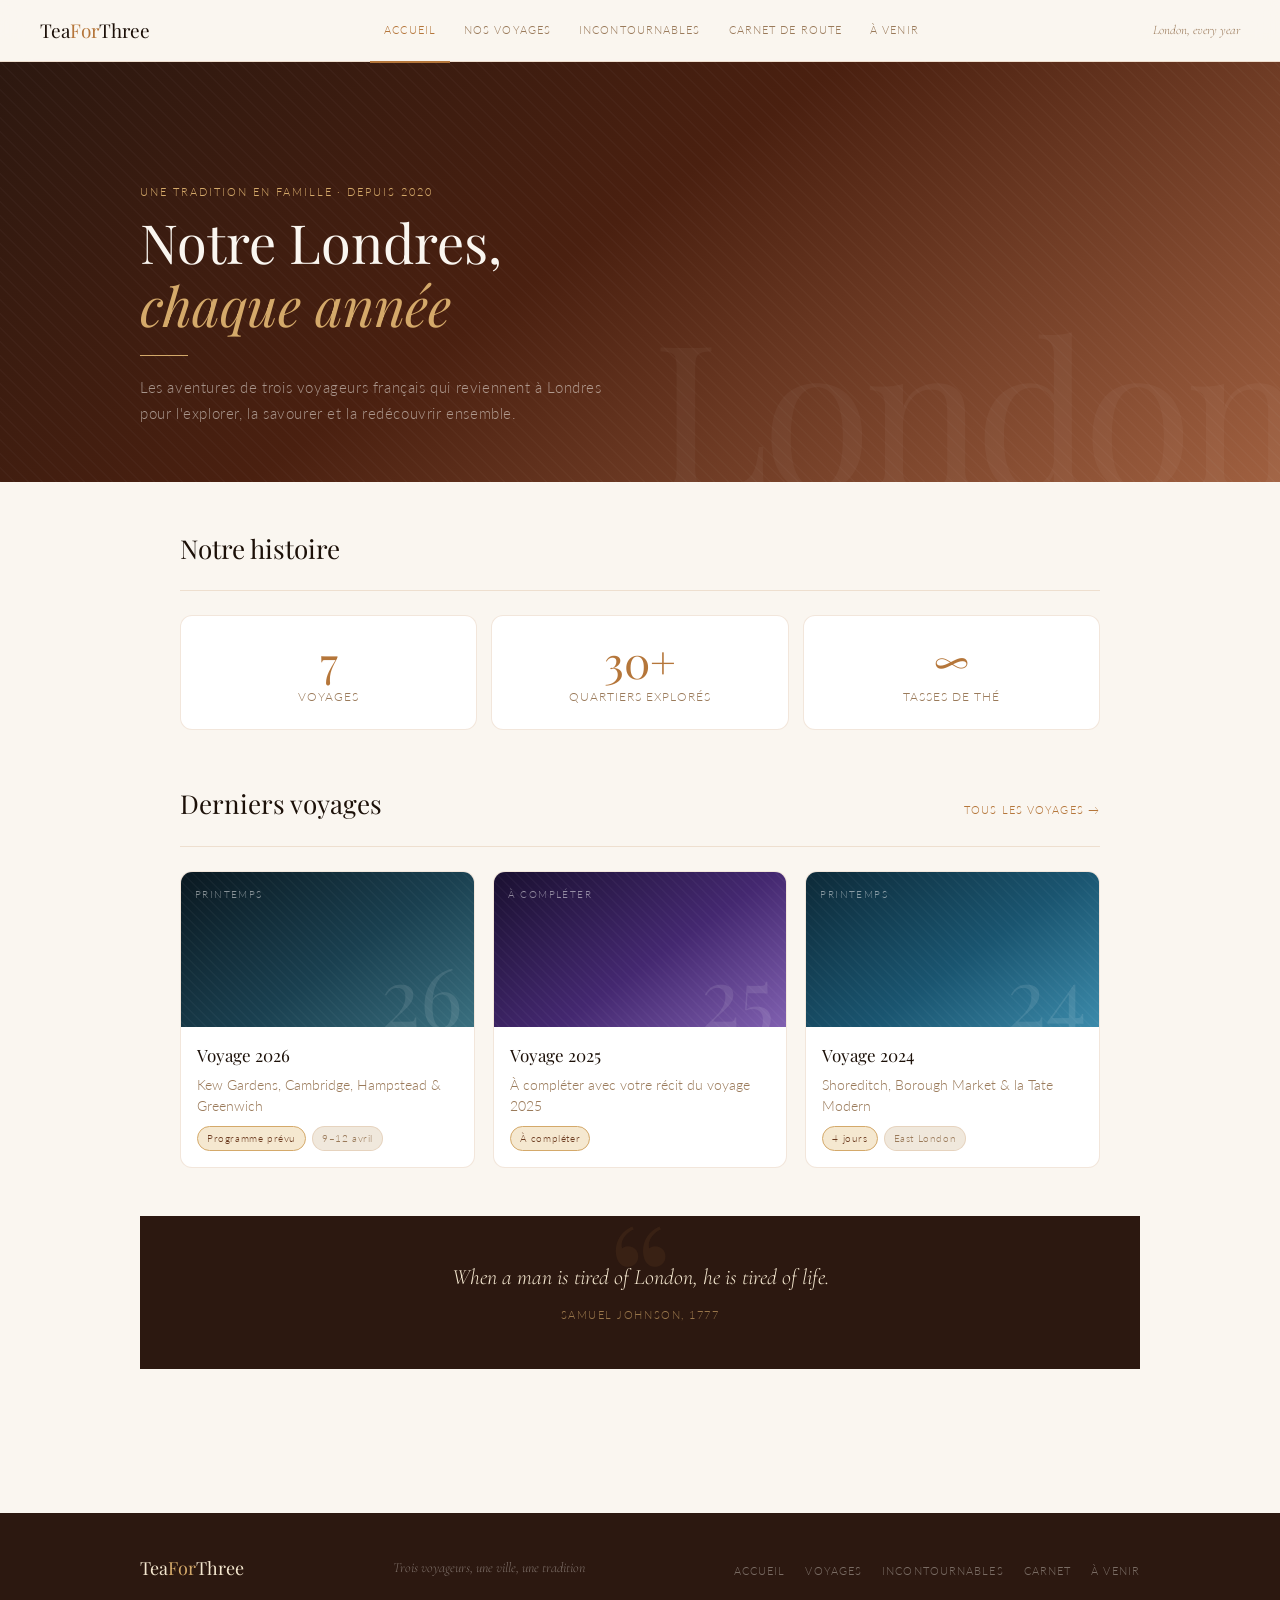
==== index.html @ 6b31b499 "Add files via upload" ====
<!DOCTYPE html>
<html lang="fr">
<head>
  <meta charset="UTF-8" />
  <meta name="viewport" content="width=device-width, initial-scale=1.0" />
  <title>TeaForThree — Notre Londres en famille</title>
  <meta name="description" content="Les aventures londoniennes d'une famille française, une fois par an depuis 2020." />
  <link rel="stylesheet" href="css/style.css" />
  <style>
    .highlights{display:grid;grid-template-columns:repeat(3,minmax(0,1fr));gap:14px;margin-bottom:0.5rem}
    .hl-card{background:var(--white);border:0.5px solid var(--border);border-radius:var(--radius);padding:1.4rem 1.2rem;text-align:center}
    .hl-num{font-family:'Playfair Display',serif;font-size:44px;font-weight:400;color:var(--gold);line-height:1;margin-bottom:4px}
    .hl-lbl{font-size:11.5px;letter-spacing:0.09em;text-transform:uppercase;color:var(--text-light)}
    .trips-grid{display:grid;grid-template-columns:repeat(auto-fill,minmax(260px,1fr));gap:18px}
    .trip-card{cursor:pointer;text-decoration:none;color:inherit;display:block}
    .trip-thumb{height:155px;position:relative;overflow:hidden}
    .trip-thumb-2024{background:linear-gradient(145deg,#0d2a38 0%,#1a5570 55%,#3b8aaa 100%)}
    .trip-thumb-2023{background:linear-gradient(145deg,#2a1208 0%,#6b3010 55%,#b06030 100%)}
    .trip-thumb-2022{background:linear-gradient(145deg,#0e2010 0%,#286030 55%,#5aa050 100%)}
    .trip-thumb-2025{background:linear-gradient(145deg,#1a1030 0%,#442870 55%,#8060b0 100%)}
    .trip-pattern{position:absolute;inset:0;background-image:repeating-linear-gradient(45deg,rgba(255,255,255,0.03) 0,rgba(255,255,255,0.03) 1px,transparent 0,transparent 50%);background-size:10px 10px}
    .trip-year-big{position:absolute;bottom:-8px;right:12px;font-family:'Playfair Display',serif;font-size:82px;font-weight:400;color:rgba(255,255,255,0.1);line-height:1;user-select:none}
    .trip-season{position:absolute;top:14px;left:14px;font-size:10px;letter-spacing:0.14em;text-transform:uppercase;color:rgba(255,255,255,0.5)}
    .trip-body{padding:14px 16px 16px}
    .trip-year-lbl{font-family:'Playfair Display',serif;font-size:17px;font-weight:400;margin-bottom:4px}
    .trip-headline{font-size:14px;color:var(--text-light);margin-bottom:10px;line-height:1.5}
    .trip-meta{display:flex;gap:6px;flex-wrap:wrap}
    .next-strip{background:var(--gold-pale);border:0.5px solid var(--border-strong);border-radius:var(--radius);padding:1.5rem 1.75rem;display:flex;align-items:center;justify-content:space-between;gap:1.5rem;flex-wrap:wrap}
    .next-tag{font-size:10px;letter-spacing:0.15em;text-transform:uppercase;color:var(--brown-mid);margin-bottom:5px}
    .next-title{font-family:'Playfair Display',serif;font-size:20px;font-weight:400;margin-bottom:4px}
    .next-desc{font-size:13px;color:var(--text-mid)}
    .next-wishes{display:flex;gap:8px;flex-wrap:wrap}
    .wish-pill{font-size:12px;padding:6px 14px;border-radius:20px;border:1px solid var(--gold);color:var(--brown-mid);background:rgba(255,255,255,0.55)}
    @media(max-width:768px){
      .trips-grid{grid-template-columns:1fr}
      .trip-thumb{height:170px}
      .next-strip{flex-direction:column;align-items:flex-start;gap:0.75rem}
      .next-wishes{width:100%}
      .wish-pill{font-size:11px;padding:5px 10px}
      .hl-num{font-size:32px}
    }
  </style>
</head>
<body>

<nav>
  <a href="index.html" class="nav-logo">Tea<span>For</span>Three</a>
  <ul class="nav-links">
    <li><a href="index.html" class="active">Accueil</a></li>
    <li><a href="voyages.html">Nos voyages</a></li>
    <li><a href="incontournables.html">Incontournables</a></li>
    <li><a href="carnet.html">Carnet de route</a></li>
    <li><a href="avenir.html">À venir</a></li>
  </ul>
  <span class="nav-tea">London, every year</span>
  <button class="nav-burger" id="burger" aria-label="Menu">
    <span></span><span></span><span></span>
  </button>
</nav>

<div class="hero">
  <div class="hero-pattern"></div>
  <div class="hero-filigrane">London</div>
  <div class="hero-content">
    <div class="hero-tag">Une tradition en famille · Depuis 2020</div>
    <h1>Notre Londres,<br><em>chaque année</em></h1>
    <div class="divider"></div>
    <p class="hero-sub">Les aventures de trois voyageurs français qui reviennent à Londres pour l'explorer, la savourer et la redécouvrir ensemble.</p>
  </div>
</div>

<div class="page">

  <div class="section-header">
    <h2 class="section-title">Notre histoire</h2>
  </div>

  <div class="highlights">
    <div class="hl-card fade-up"><div class="hl-num">7</div><div class="hl-lbl">Voyages</div></div>
    <div class="hl-card fade-up"><div class="hl-num">30+</div><div class="hl-lbl">Quartiers explorés</div></div>
    <div class="hl-card fade-up"><div class="hl-num">∞</div><div class="hl-lbl">Tasses de thé</div></div>
  </div>

  <div class="section-header">
    <h2 class="section-title">Derniers voyages</h2>
    <a href="voyages.html" class="section-link">Tous les voyages →</a>
  </div>

  <div class="trips-grid">
    <a href="voyage-2026.html" class="trip-card">
      <div class="card">
        <div class="trip-thumb" style="background:linear-gradient(145deg,#0a1820 0%,#1a4050 55%,#3a7080 100%)"><div class="trip-pattern"></div><div class="trip-season">Printemps</div><div class="trip-year-big">26</div></div>
        <div class="trip-body">
          <div class="trip-year-lbl">Voyage 2026</div>
          <div class="trip-headline">Kew Gardens, Cambridge, Hampstead &amp; Greenwich</div>
          <div class="trip-meta"><span class="badge gold">Programme prévu</span><span class="badge">9–12 avril</span></div>
        </div>
      </div>
    </a>
    <a href="voyage-2025.html" class="trip-card">
      <div class="card">
        <div class="trip-thumb trip-thumb-2025"><div class="trip-pattern"></div><div class="trip-season">À compléter</div><div class="trip-year-big">25</div></div>
        <div class="trip-body">
          <div class="trip-year-lbl">Voyage 2025</div>
          <div class="trip-headline">À compléter avec votre récit du voyage 2025</div>
          <div class="trip-meta"><span class="badge gold">À compléter</span></div>
        </div>
      </div>
    </a>
    <a href="voyage-2024.html" class="trip-card">
      <div class="card">
        <div class="trip-thumb trip-thumb-2024"><div class="trip-pattern"></div><div class="trip-season">Printemps</div><div class="trip-year-big">24</div></div>
        <div class="trip-body">
          <div class="trip-year-lbl">Voyage 2024</div>
          <div class="trip-headline">Shoreditch, Borough Market &amp; la Tate Modern</div>
          <div class="trip-meta"><span class="badge gold">4 jours</span><span class="badge">East London</span></div>
        </div>
      </div>
    </a>
    </div>

  <div class="quote-band">
    <p class="quote-text">When a man is tired of London, he is tired of life.</p>
    <div class="quote-author">Samuel Johnson, 1777</div>
  </div>


</div>

<footer>
  <div class="footer-inner">
    <div class="footer-logo">Tea<span>For</span>Three</div>
    <div class="footer-tagline">Trois voyageurs, une ville, une tradition</div>
    <ul class="footer-links">
      <li><a href="index.html">Accueil</a></li>
      <li><a href="voyages.html">Voyages</a></li>
      <li><a href="incontournables.html">Incontournables</a></li>
      <li><a href="carnet.html">Carnet</a></li>
      <li><a href="avenir.html">À venir</a></li>
    </ul>
  </div>
</footer>

<script>
var burger=document.getElementById('burger');
var navLinks=document.querySelector('.nav-links');
burger.addEventListener('click',function(){
  burger.classList.toggle('open');
  navLinks.classList.toggle('open');
});
// close menu on link click
navLinks.querySelectorAll('a').forEach(function(a){
  a.addEventListener('click',function(){
    burger.classList.remove('open');
    navLinks.classList.remove('open');
  });
});
</script>
</body>
</html>
---- css/style.css ----
@import url('https://fonts.googleapis.com/css2?family=Playfair+Display:ital,wght@0,400;0,500;1,400;1,500&family=Cormorant+Garamond:ital,wght@0,300;0,400;1,300;1,400&family=Lato:wght@300;400&display=swap');

:root {
  --cream: #FAF6F0;
  --cream-dark: #F0E8DC;
  --brown-deep: #2C1810;
  --brown-mid: #6B3A1F;
  --brown-light: #A06040;
  --gold: #B5763A;
  --gold-light: #D4A96A;
  --gold-pale: #F5E8D0;
  --text-dark: #1C1008;
  --text-mid: #5C3C20;
  --text-light: #9A7A5A;
  --border: rgba(181,118,58,0.18);
  --border-strong: rgba(181,118,58,0.38);
  --white: #FFFFFF;
  --shadow: 0 4px 24px rgba(44,24,16,0.07);
  --shadow-hover: 0 8px 40px rgba(44,24,16,0.13);
  --radius: 12px;
  --radius-sm: 8px;
}

*, *::before, *::after { box-sizing: border-box; margin: 0; padding: 0; }
html { scroll-behavior: smooth; }
body {
  font-family: 'Lato', sans-serif;
  font-weight: 300;
  background: var(--cream);
  color: var(--text-dark);
  min-height: 100vh;
  line-height: 1.7;
  overflow-x: hidden;
}

/* ════════════════════════════════
   DESKTOP NAV
   ════════════════════════════════ */
nav {
  position: sticky; top: 0; z-index: 200;
  background: rgba(250,246,240,0.94);
  backdrop-filter: blur(14px);
  border-bottom: 0.5px solid var(--border);
  padding: 0 2.5rem;
  display: flex; align-items: center; justify-content: space-between;
  height: 62px;
}
.nav-logo {
  font-family: 'Playfair Display', serif;
  font-size: 19px; font-weight: 400;
  color: var(--text-dark); text-decoration: none; flex-shrink: 0;
}
.nav-logo span { color: var(--gold); }
.nav-links { display: flex; gap: 0; list-style: none; }
.nav-links a {
  display: block; padding: 0 14px;
  font-size: 11px; letter-spacing: 0.1em; text-transform: uppercase;
  color: var(--text-light); text-decoration: none;
  transition: color 0.2s; line-height: 62px;
  border-bottom: 2px solid transparent;
}
.nav-links a:hover { color: var(--text-dark); }
.nav-links a.active { color: var(--gold); border-bottom-color: var(--gold); }
.nav-tea {
  font-family: 'Cormorant Garamond', serif;
  font-style: italic; font-size: 13px; color: var(--text-light); flex-shrink: 0;
}
/* burger hidden on desktop */
.nav-burger { display: none; }

/* ════════════════════════════════
   HERO
   ════════════════════════════════ */
.hero {
  position: relative; overflow: hidden;
  background: linear-gradient(145deg, var(--brown-deep) 0%, #4A2010 45%, var(--brown-light) 100%);
  display: flex; align-items: flex-end;
  padding: 4.5rem 2.5rem 3.5rem; min-height: 420px;
}
.hero-pattern {
  position: absolute; inset: 0;
  background-image: repeating-linear-gradient(45deg,rgba(255,255,255,0.025) 0,rgba(255,255,255,0.025) 1px,transparent 0,transparent 50%);
  background-size: 14px 14px; pointer-events: none;
}
.hero-filigrane {
  position: absolute; right: -1rem; bottom: -1.5rem;
  font-family: 'Playfair Display', serif;
  font-size: 200px; font-weight: 400; line-height: 1;
  color: rgba(255,255,255,0.04);
  pointer-events: none; user-select: none; letter-spacing: -0.04em;
}
.hero-content { position: relative; z-index: 1; max-width: 1000px; width: 100%; margin: 0 auto; }
.hero-tag { font-size: 11px; letter-spacing: 0.18em; text-transform: uppercase; color: var(--gold-light); margin-bottom: 10px; }
.hero h1 {
  font-family: 'Playfair Display', serif;
  font-size: clamp(34px, 5vw, 54px); font-weight: 400;
  color: var(--cream); line-height: 1.15; margin-bottom: 14px;
}
.hero h1 em { font-style: italic; color: var(--gold-light); }
.hero-sub { font-size: 15px; color: rgba(250,246,240,0.55); letter-spacing: 0.04em; max-width: 480px; }

/* ════════════════════════════════
   PAGE / LAYOUT
   ════════════════════════════════ */
.page { max-width: 1000px; margin: 0 auto; padding: 0 2.5rem 4rem; }
.section-header {
  display: flex; align-items: baseline; justify-content: space-between;
  padding: 2.8rem 0 1.2rem;
  border-bottom: 0.5px solid var(--border); margin-bottom: 1.5rem;
}
.section-title { font-family: 'Playfair Display', serif; font-size: 26px; font-weight: 400; }
.section-link { font-size: 11px; letter-spacing: 0.1em; text-transform: uppercase; color: var(--gold); text-decoration: none; transition: opacity 0.2s; }
.section-link:hover { opacity: 0.7; }

/* ════════════════════════════════
   COMPONENTS
   ════════════════════════════════ */
.card {
  background: var(--white);
  border: 0.5px solid var(--border); border-radius: var(--radius); overflow: hidden;
  transition: box-shadow 0.25s, transform 0.25s, border-color 0.25s;
}
.card:hover { box-shadow: var(--shadow-hover); border-color: var(--border-strong); transform: translateY(-2px); }
.badge {
  display: inline-block; font-size: 10px; letter-spacing: 0.06em;
  padding: 3px 9px; border-radius: 20px;
  background: var(--cream-dark); border: 0.5px solid var(--border); color: var(--text-light);
}
.badge.gold { background: var(--gold-pale); border-color: var(--gold-light); color: var(--brown-mid); }
.btn {
  display: inline-block; font-family: 'Lato', sans-serif; font-size: 12px; font-weight: 400;
  letter-spacing: 0.1em; text-transform: uppercase;
  padding: 10px 22px; border-radius: var(--radius-sm);
  text-decoration: none; transition: all 0.2s; cursor: pointer;
  border: 1px solid var(--gold); color: var(--gold); background: transparent;
}
.btn:hover { background: var(--gold); color: var(--white); }
.btn.solid { background: var(--gold); color: var(--white); }
.btn.solid:hover { background: var(--brown-mid); border-color: var(--brown-mid); }
.divider { width: 48px; height: 1px; background: var(--gold-light); margin: 1.2rem 0; }

/* ════════════════════════════════
   QUOTE BAND
   ════════════════════════════════ */
.quote-band {
  background: var(--brown-deep); padding: 2.8rem 2.5rem;
  margin: 3rem -2.5rem 0; text-align: center; position: relative; overflow: hidden;
}
.quote-band::before {
  content: '\201C'; position: absolute; top: -20px; left: 50%; transform: translateX(-50%);
  font-family: 'Playfair Display', serif; font-size: 160px;
  color: rgba(181,118,58,0.1); line-height: 1; pointer-events: none;
}
.quote-text {
  font-family: 'Cormorant Garamond', serif; font-style: italic; font-size: 22px;
  color: var(--gold-pale); max-width: 600px; margin: 0 auto 10px;
  line-height: 1.6; position: relative; z-index: 1;
}
.quote-author { font-size: 11px; letter-spacing: 0.14em; text-transform: uppercase; color: var(--gold-light); opacity: 0.65; }

/* ════════════════════════════════
   ANIMATIONS
   ════════════════════════════════ */
@keyframes fadeUp {
  from { opacity: 0; transform: translateY(16px); }
  to   { opacity: 1; transform: translateY(0); }
}
.fade-up { opacity: 0; animation: fadeUp 0.55s ease forwards; }
.fade-up:nth-child(1){animation-delay:0.05s}
.fade-up:nth-child(2){animation-delay:0.13s}
.fade-up:nth-child(3){animation-delay:0.21s}
.fade-up:nth-child(4){animation-delay:0.29s}
.fade-up:nth-child(5){animation-delay:0.37s}
.fade-up:nth-child(6){animation-delay:0.45s}

/* ════════════════════════════════
   FOOTER
   ════════════════════════════════ */
footer {
  background: var(--brown-deep); color: rgba(250,246,240,0.55);
  padding: 2.5rem 2.5rem 2rem; margin-top: 5rem;
}
.footer-inner {
  max-width: 1000px; margin: 0 auto;
  display: flex; align-items: center; justify-content: space-between; flex-wrap: wrap; gap: 1rem;
}
.footer-logo { font-family: 'Playfair Display', serif; font-size: 18px; font-weight: 400; color: var(--gold-pale); }
.footer-logo span { color: var(--gold-light); }
.footer-tagline { font-family: 'Cormorant Garamond', serif; font-style: italic; font-size: 14px; color: rgba(250,246,240,0.4); }
.footer-links { display: flex; gap: 20px; list-style: none; }
.footer-links a { font-size: 11px; letter-spacing: 0.1em; text-transform: uppercase; color: rgba(250,246,240,0.38); text-decoration: none; transition: color 0.2s; }
.footer-links a:hover { color: var(--gold-light); }

/* ════════════════════════════════
   MOBILE  ≤ 768px
   ════════════════════════════════ */
@media (max-width: 768px) {

  /* — nav — */
  nav {
    padding: 0 1rem;
    height: 54px;
    position: fixed; top: 0; left: 0; right: 0; z-index: 200;
  }
  .nav-tea { display: none; }
  .nav-links {
    display: none !important;
    position: fixed;
    top: 54px; left: 0; right: 0;
    background: rgba(250,246,240,0.98);
    backdrop-filter: blur(16px);
    flex-direction: column !important;
    border-bottom: 1px solid var(--border);
    padding: 0.25rem 0 1rem;
    z-index: 199;
    box-shadow: 0 6px 20px rgba(44,24,16,0.1);
  }
  .nav-links.open { display: flex !important; }
  .nav-links li { border-bottom: 0.5px solid var(--border); }
  .nav-links li:last-child { border-bottom: none; }
  .nav-links a {
    display: block !important;
    padding: 14px 1.25rem !important;
    line-height: 1.2 !important;
    font-size: 12px !important;
    letter-spacing: 0.1em;
    color: var(--text-mid);
    border-bottom: none !important;
  }
  .nav-links a.active { color: var(--gold); background: rgba(181,118,58,0.05); }
  .nav-burger {
    display: flex;
    flex-direction: column; justify-content: center; gap: 5px;
    width: 38px; height: 38px;
    background: none; border: none; cursor: pointer; padding: 6px;
    margin-left: auto; flex-shrink: 0;
  }
  .nav-burger span {
    display: block; width: 20px; height: 1.5px;
    background: var(--text-dark);
    transition: transform 0.25s ease, opacity 0.2s;
    transform-origin: center;
  }
  .nav-burger.open span:nth-child(1){ transform: translateY(6.5px) rotate(45deg); }
  .nav-burger.open span:nth-child(2){ opacity: 0; }
  .nav-burger.open span:nth-child(3){ transform: translateY(-6.5px) rotate(-45deg); }

  /* — body offset — */
  body { padding-top: 54px; }

  /* — page — */
  .page { padding: 0 1rem 3rem; max-width: 100%; }

  /* — hero — */
  .hero { padding: 1.75rem 1rem 1.75rem; min-height: 200px; }
  .hero-filigrane { font-size: 70px; right: 0; bottom: -0.5rem; }
  .hero h1 { font-size: 26px; margin-bottom: 8px; }
  .hero-tag { font-size: 9px; letter-spacing: 0.14em; margin-bottom: 8px; }
  .hero-sub { font-size: 13px; line-height: 1.55; }
  .divider { width: 32px; margin: 0.6rem 0; }

  /* — sections — */
  .section-header { padding: 1.5rem 0 0.8rem; flex-wrap: wrap; gap: 4px; }
  .section-title { font-size: 20px; }
  .section-link { font-size: 10px; }

  /* — cards — */
  .card { width: 100%; }
  .card:hover { transform: none; box-shadow: none; }

  /* — quote — */
  .quote-band { margin: 2rem -1rem 0; padding: 1.75rem 1rem; }
  .quote-text { font-size: 15px; }

  /* — footer — */
  footer { padding: 1.75rem 1rem 1.5rem; margin-top: 2.5rem; }
  .footer-inner { flex-direction: column; align-items: flex-start; gap: 0.75rem; }
  .footer-tagline { display: none; }
  .footer-logo { font-size: 15px; }
  .footer-links { flex-wrap: wrap; gap: 8px 14px; }
  .footer-links a { font-size: 10px; }
}
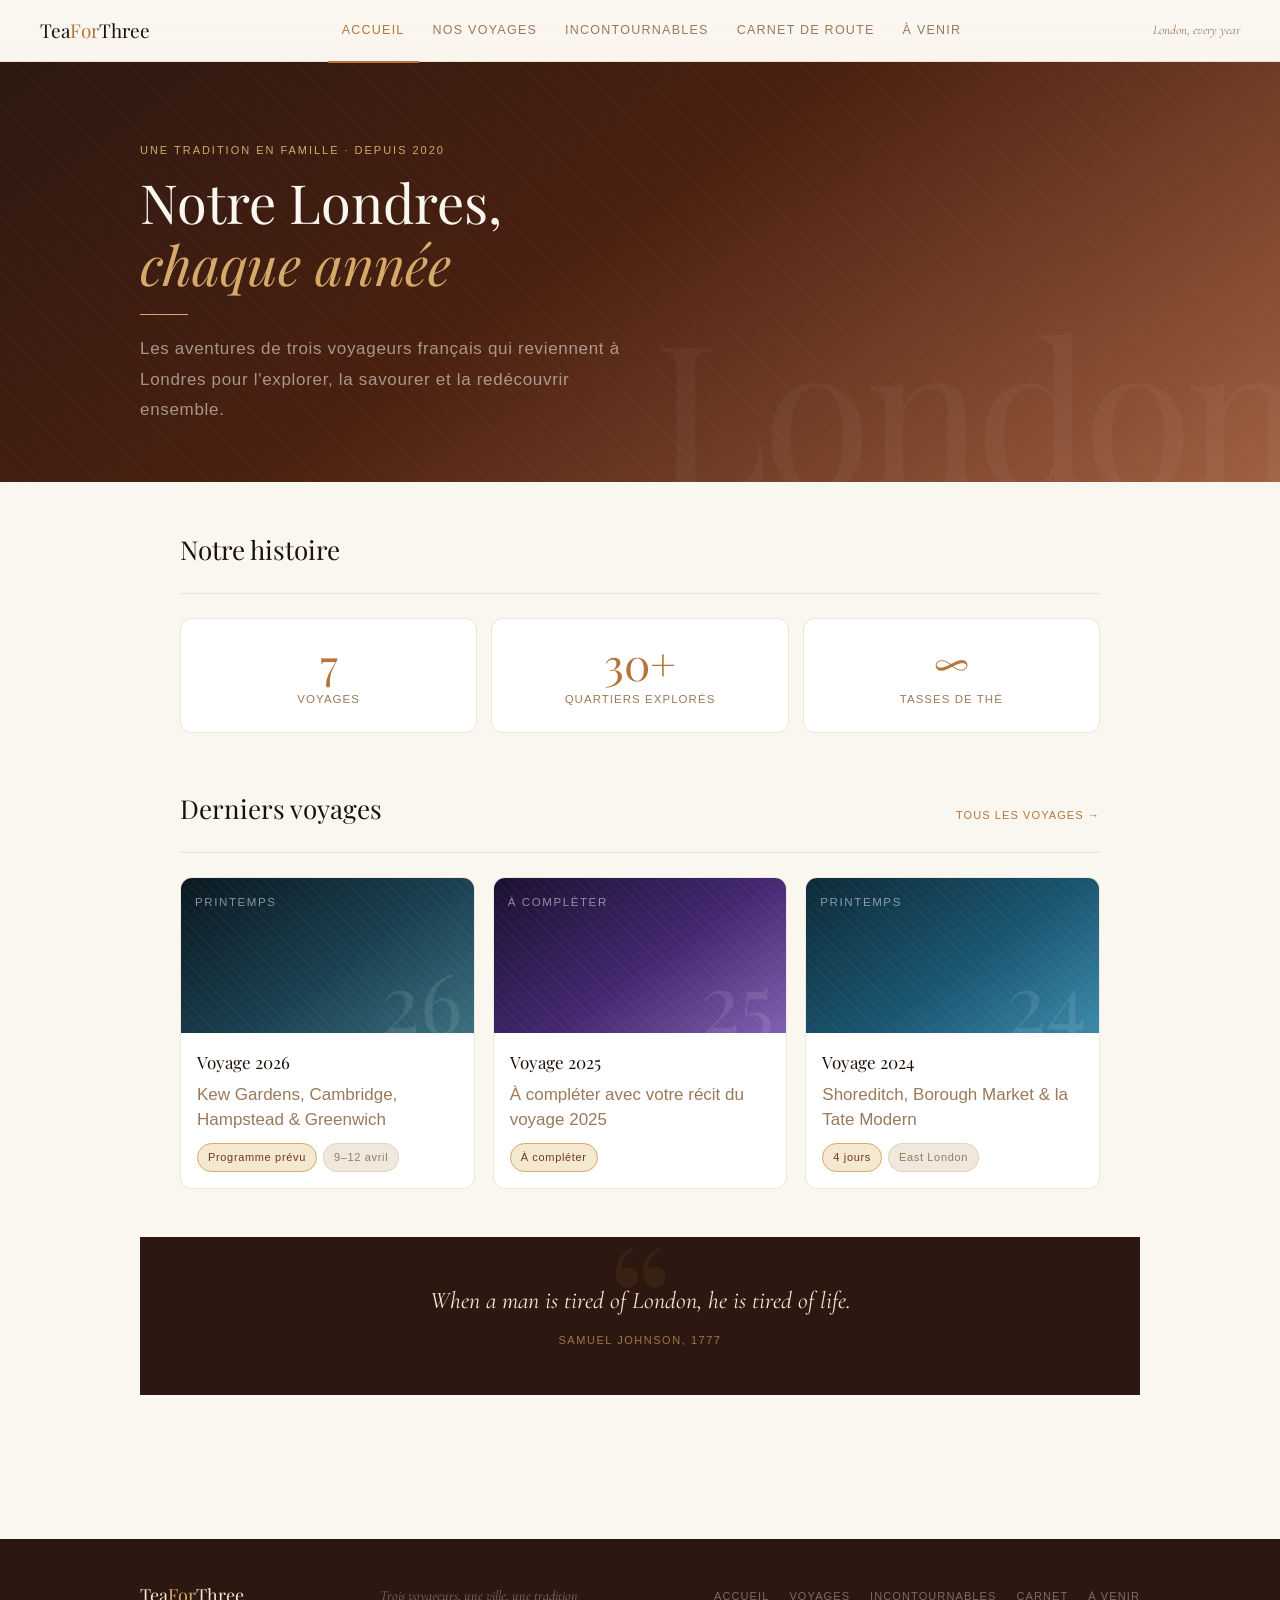
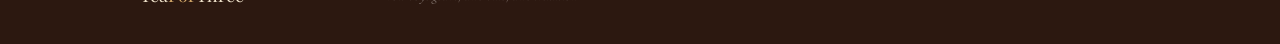
==== commit d334b104: "Add files via upload" ====
--- a/index.html
+++ b/index.html
@@ -20,23 +20,23 @@
     .trip-thumb-2025{background:linear-gradient(145deg,#1a1030 0%,#442870 55%,#8060b0 100%)}
     .trip-pattern{position:absolute;inset:0;background-image:repeating-linear-gradient(45deg,rgba(255,255,255,0.03) 0,rgba(255,255,255,0.03) 1px,transparent 0,transparent 50%);background-size:10px 10px}
     .trip-year-big{position:absolute;bottom:-8px;right:12px;font-family:'Playfair Display',serif;font-size:82px;font-weight:400;color:rgba(255,255,255,0.1);line-height:1;user-select:none}
-    .trip-season{position:absolute;top:14px;left:14px;font-size:10px;letter-spacing:0.14em;text-transform:uppercase;color:rgba(255,255,255,0.5)}
+    .trip-season{position:absolute;top:14px;left:14px;font-size:11.5px;letter-spacing:0.14em;text-transform:uppercase;color:rgba(255,255,255,0.5)}
     .trip-body{padding:14px 16px 16px}
     .trip-year-lbl{font-family:'Playfair Display',serif;font-size:17px;font-weight:400;margin-bottom:4px}
-    .trip-headline{font-size:14px;color:var(--text-light);margin-bottom:10px;line-height:1.5}
+    .trip-headline{font-size:17px;color:var(--text-light);margin-bottom:10px;line-height:1.5}
     .trip-meta{display:flex;gap:6px;flex-wrap:wrap}
     .next-strip{background:var(--gold-pale);border:0.5px solid var(--border-strong);border-radius:var(--radius);padding:1.5rem 1.75rem;display:flex;align-items:center;justify-content:space-between;gap:1.5rem;flex-wrap:wrap}
-    .next-tag{font-size:10px;letter-spacing:0.15em;text-transform:uppercase;color:var(--brown-mid);margin-bottom:5px}
+    .next-tag{font-size:11.5px;letter-spacing:0.15em;text-transform:uppercase;color:var(--brown-mid);margin-bottom:5px}
     .next-title{font-family:'Playfair Display',serif;font-size:20px;font-weight:400;margin-bottom:4px}
-    .next-desc{font-size:13px;color:var(--text-mid)}
+    .next-desc{font-size:14.5px;color:var(--text-mid)}
     .next-wishes{display:flex;gap:8px;flex-wrap:wrap}
-    .wish-pill{font-size:12px;padding:6px 14px;border-radius:20px;border:1px solid var(--gold);color:var(--brown-mid);background:rgba(255,255,255,0.55)}
+    .wish-pill{font-size:13.5px;padding:6px 14px;border-radius:20px;border:1px solid var(--gold);color:var(--brown-mid);background:rgba(255,255,255,0.55)}
     @media(max-width:768px){
       .trips-grid{grid-template-columns:1fr}
       .trip-thumb{height:170px}
       .next-strip{flex-direction:column;align-items:flex-start;gap:0.75rem}
       .next-wishes{width:100%}
-      .wish-pill{font-size:11px;padding:5px 10px}
+      .wish-pill{font-size:12.5px;padding:5px 10px}
       .hl-num{font-size:32px}
     }
   </style>
--- a/css/style.css
+++ b/css/style.css
@@ -25,11 +25,12 @@
 html { scroll-behavior: smooth; }
 body {
   font-family: 'Lato', sans-serif;
-  font-weight: 300;
+  font-size: 17px;
+  font-weight: 400;
   background: var(--cream);
   color: var(--text-dark);
   min-height: 100vh;
-  line-height: 1.7;
+  line-height: 1.8;
   overflow-x: hidden;
 }
 
@@ -54,7 +55,7 @@
 .nav-links { display: flex; gap: 0; list-style: none; }
 .nav-links a {
   display: block; padding: 0 14px;
-  font-size: 11px; letter-spacing: 0.1em; text-transform: uppercase;
+  font-size: 12.5px; letter-spacing: 0.1em; text-transform: uppercase;
   color: var(--text-light); text-decoration: none;
   transition: color 0.2s; line-height: 62px;
   border-bottom: 2px solid transparent;
@@ -97,7 +98,7 @@
   color: var(--cream); line-height: 1.15; margin-bottom: 14px;
 }
 .hero h1 em { font-style: italic; color: var(--gold-light); }
-.hero-sub { font-size: 15px; color: rgba(250,246,240,0.55); letter-spacing: 0.04em; max-width: 480px; }
+.hero-sub { font-size: 17px; color: rgba(250,246,240,0.55); letter-spacing: 0.04em; max-width: 480px; }
 
 /* ════════════════════════════════
    PAGE / LAYOUT
@@ -122,8 +123,8 @@
 }
 .card:hover { box-shadow: var(--shadow-hover); border-color: var(--border-strong); transform: translateY(-2px); }
 .badge {
-  display: inline-block; font-size: 10px; letter-spacing: 0.06em;
-  padding: 3px 9px; border-radius: 20px;
+  display: inline-block; font-size: 11px; letter-spacing: 0.06em;
+  padding: 4px 10px; border-radius: 20px;
   background: var(--cream-dark); border: 0.5px solid var(--border); color: var(--text-light);
 }
 .badge.gold { background: var(--gold-pale); border-color: var(--gold-light); color: var(--brown-mid); }
@@ -152,7 +153,7 @@
   color: rgba(181,118,58,0.1); line-height: 1; pointer-events: none;
 }
 .quote-text {
-  font-family: 'Cormorant Garamond', serif; font-style: italic; font-size: 22px;
+  font-family: 'Cormorant Garamond', serif; font-style: italic; font-size: 24px;
   color: var(--gold-pale); max-width: 600px; margin: 0 auto 10px;
   line-height: 1.6; position: relative; z-index: 1;
 }
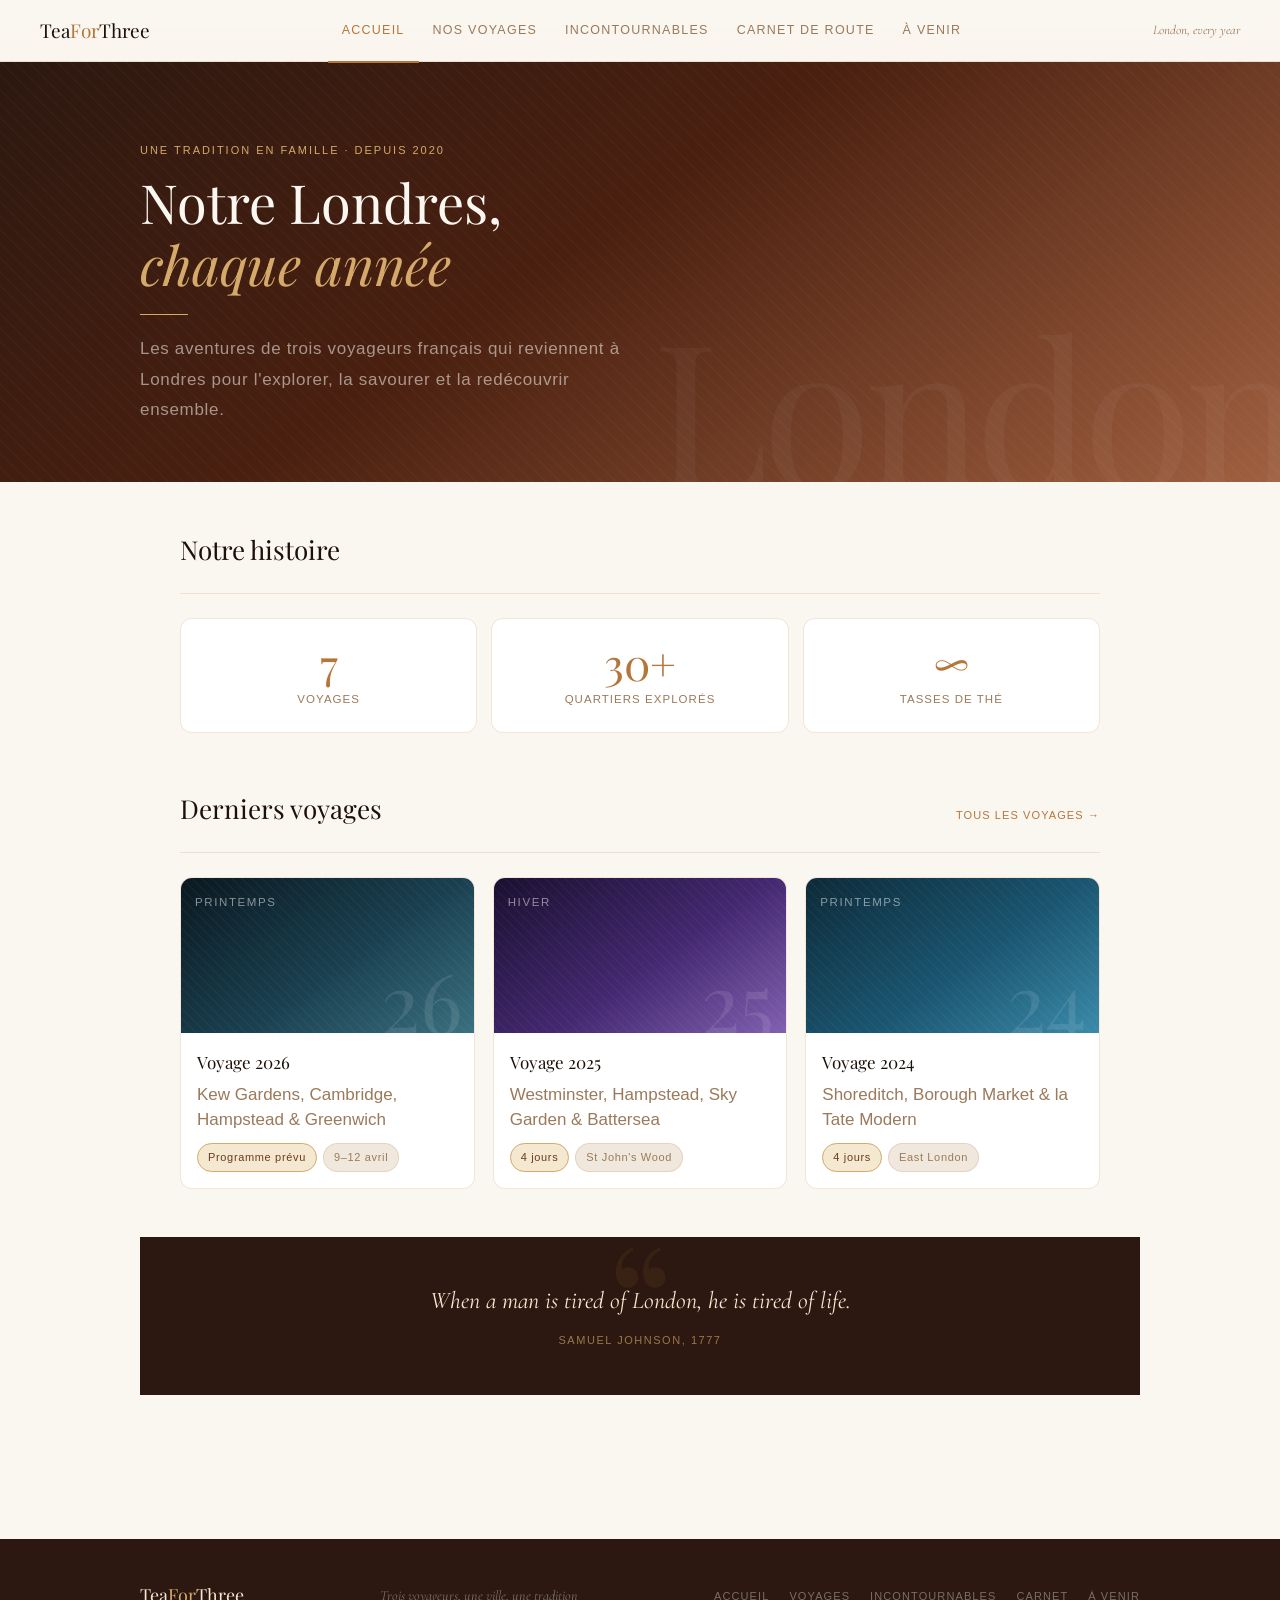
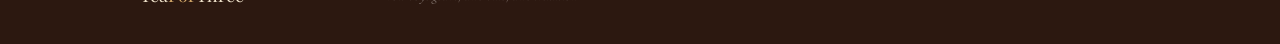
==== commit 9706182a: "Add files via upload" ====
--- a/index.html
+++ b/index.html
@@ -99,11 +99,11 @@
     </a>
     <a href="voyage-2025.html" class="trip-card">
       <div class="card">
-        <div class="trip-thumb trip-thumb-2025"><div class="trip-pattern"></div><div class="trip-season">À compléter</div><div class="trip-year-big">25</div></div>
+        <div class="trip-thumb trip-thumb-2025"><div class="trip-pattern"></div><div class="trip-season">Hiver</div><div class="trip-year-big">25</div></div>
         <div class="trip-body">
           <div class="trip-year-lbl">Voyage 2025</div>
-          <div class="trip-headline">À compléter avec votre récit du voyage 2025</div>
-          <div class="trip-meta"><span class="badge gold">À compléter</span></div>
+          <div class="trip-headline">Westminster, Hampstead, Sky Garden &amp; Battersea</div>
+          <div class="trip-meta"><span class="badge gold">4 jours</span><span class="badge">St John's Wood</span></div>
         </div>
       </div>
     </a>
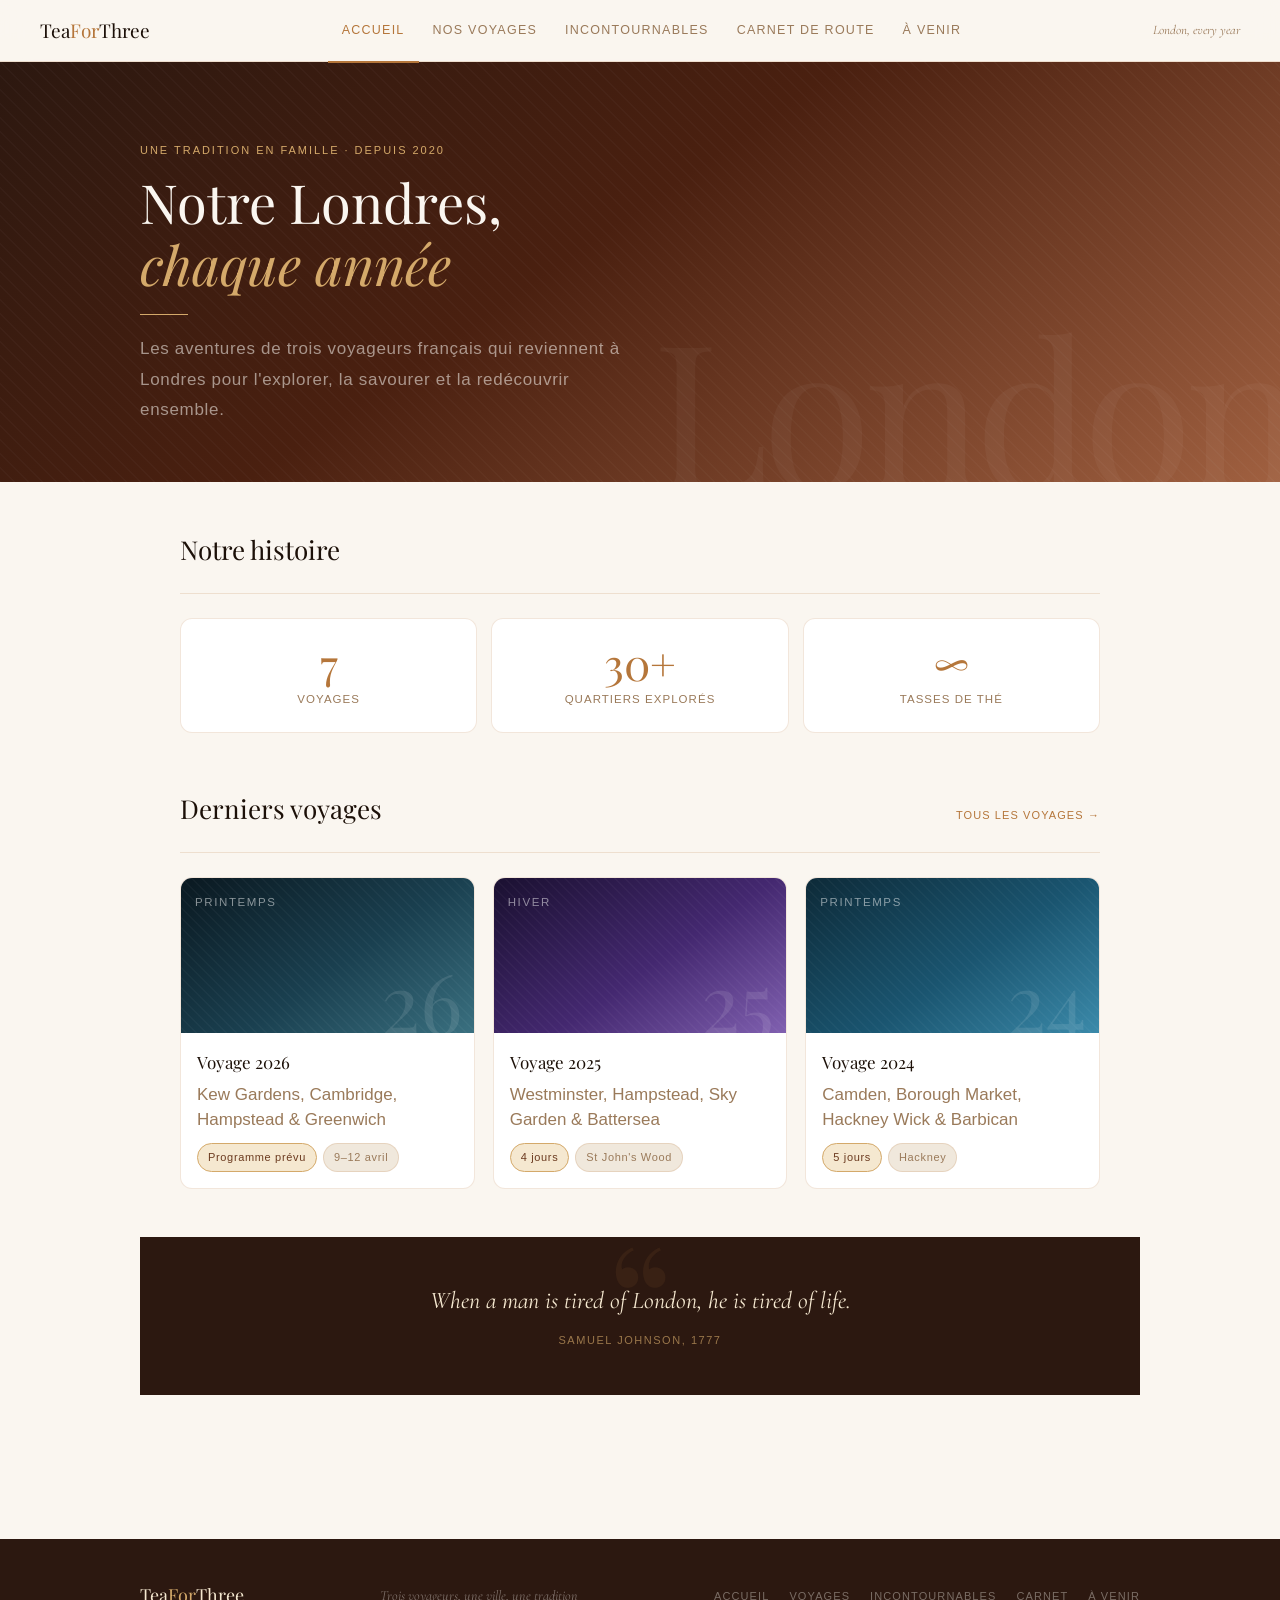
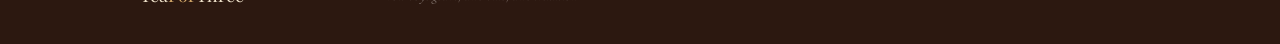
==== commit a9ecc4b0: "Add files via upload" ====
--- a/index.html
+++ b/index.html
@@ -112,8 +112,8 @@
         <div class="trip-thumb trip-thumb-2024"><div class="trip-pattern"></div><div class="trip-season">Printemps</div><div class="trip-year-big">24</div></div>
         <div class="trip-body">
           <div class="trip-year-lbl">Voyage 2024</div>
-          <div class="trip-headline">Shoreditch, Borough Market &amp; la Tate Modern</div>
-          <div class="trip-meta"><span class="badge gold">4 jours</span><span class="badge">East London</span></div>
+          <div class="trip-headline">Camden, Borough Market, Hackney Wick &amp; Barbican</div>
+          <div class="trip-meta"><span class="badge gold">5 jours</span><span class="badge">Hackney</span></div>
         </div>
       </div>
     </a>
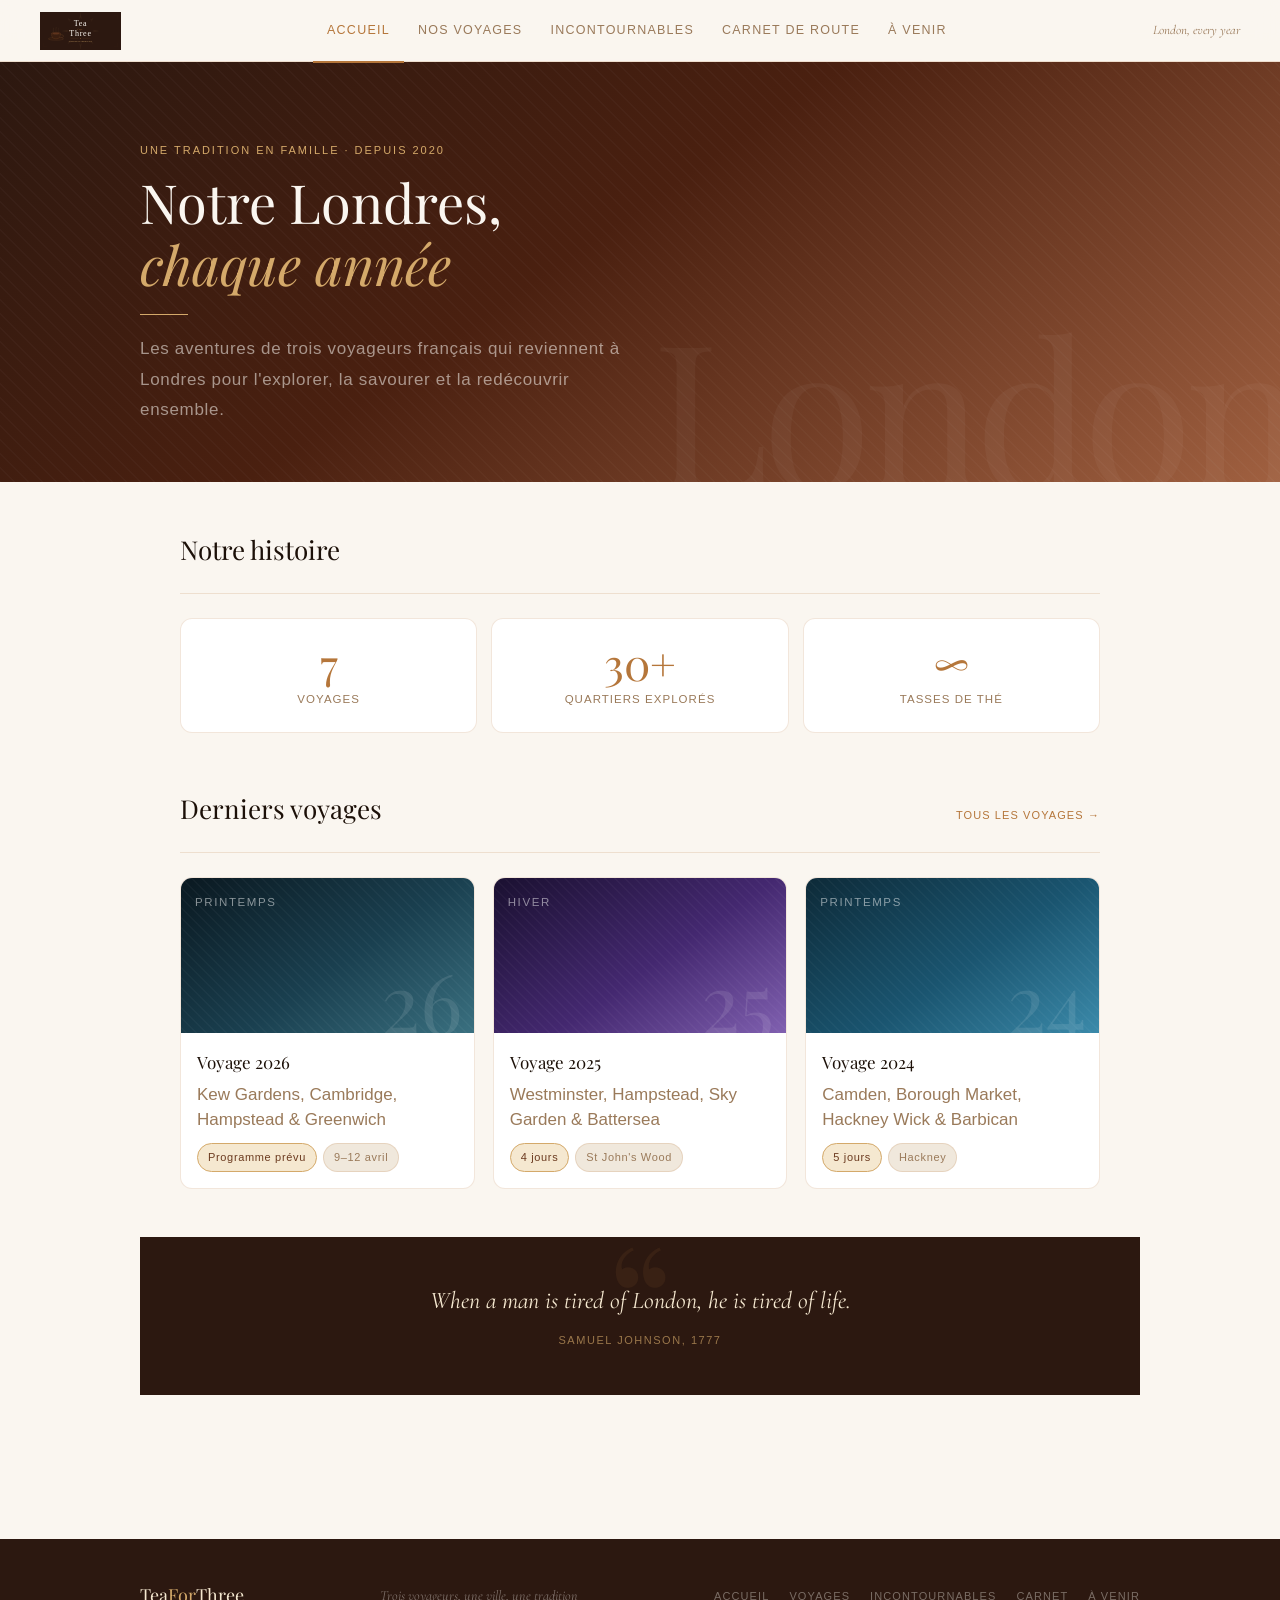
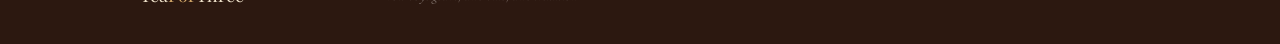
==== commit 859ffc66: "Add files via upload" ====
--- a/index.html
+++ b/index.html
@@ -44,7 +44,7 @@
 <body>
 
 <nav>
-  <a href="index.html" class="nav-logo">Tea<span>For</span>Three</a>
+  <a href="index.html" class="nav-logo"><img src="logo-teaforthree.svg" alt="TeaForThree" style="height:38px;width:auto;display:block;" /></a>
   <ul class="nav-links">
     <li><a href="index.html" class="active">Accueil</a></li>
     <li><a href="voyages.html">Nos voyages</a></li>
--- a/css/style.css
+++ b/css/style.css
@@ -47,11 +47,8 @@
   height: 62px;
 }
 .nav-logo {
-  font-family: 'Playfair Display', serif;
-  font-size: 19px; font-weight: 400;
-  color: var(--text-dark); text-decoration: none; flex-shrink: 0;
-}
-.nav-logo span { color: var(--gold); }
+  text-decoration: none; flex-shrink: 0; display: flex; align-items: center;
+}
 .nav-links { display: flex; gap: 0; list-style: none; }
 .nav-links a {
   display: block; padding: 0 14px;
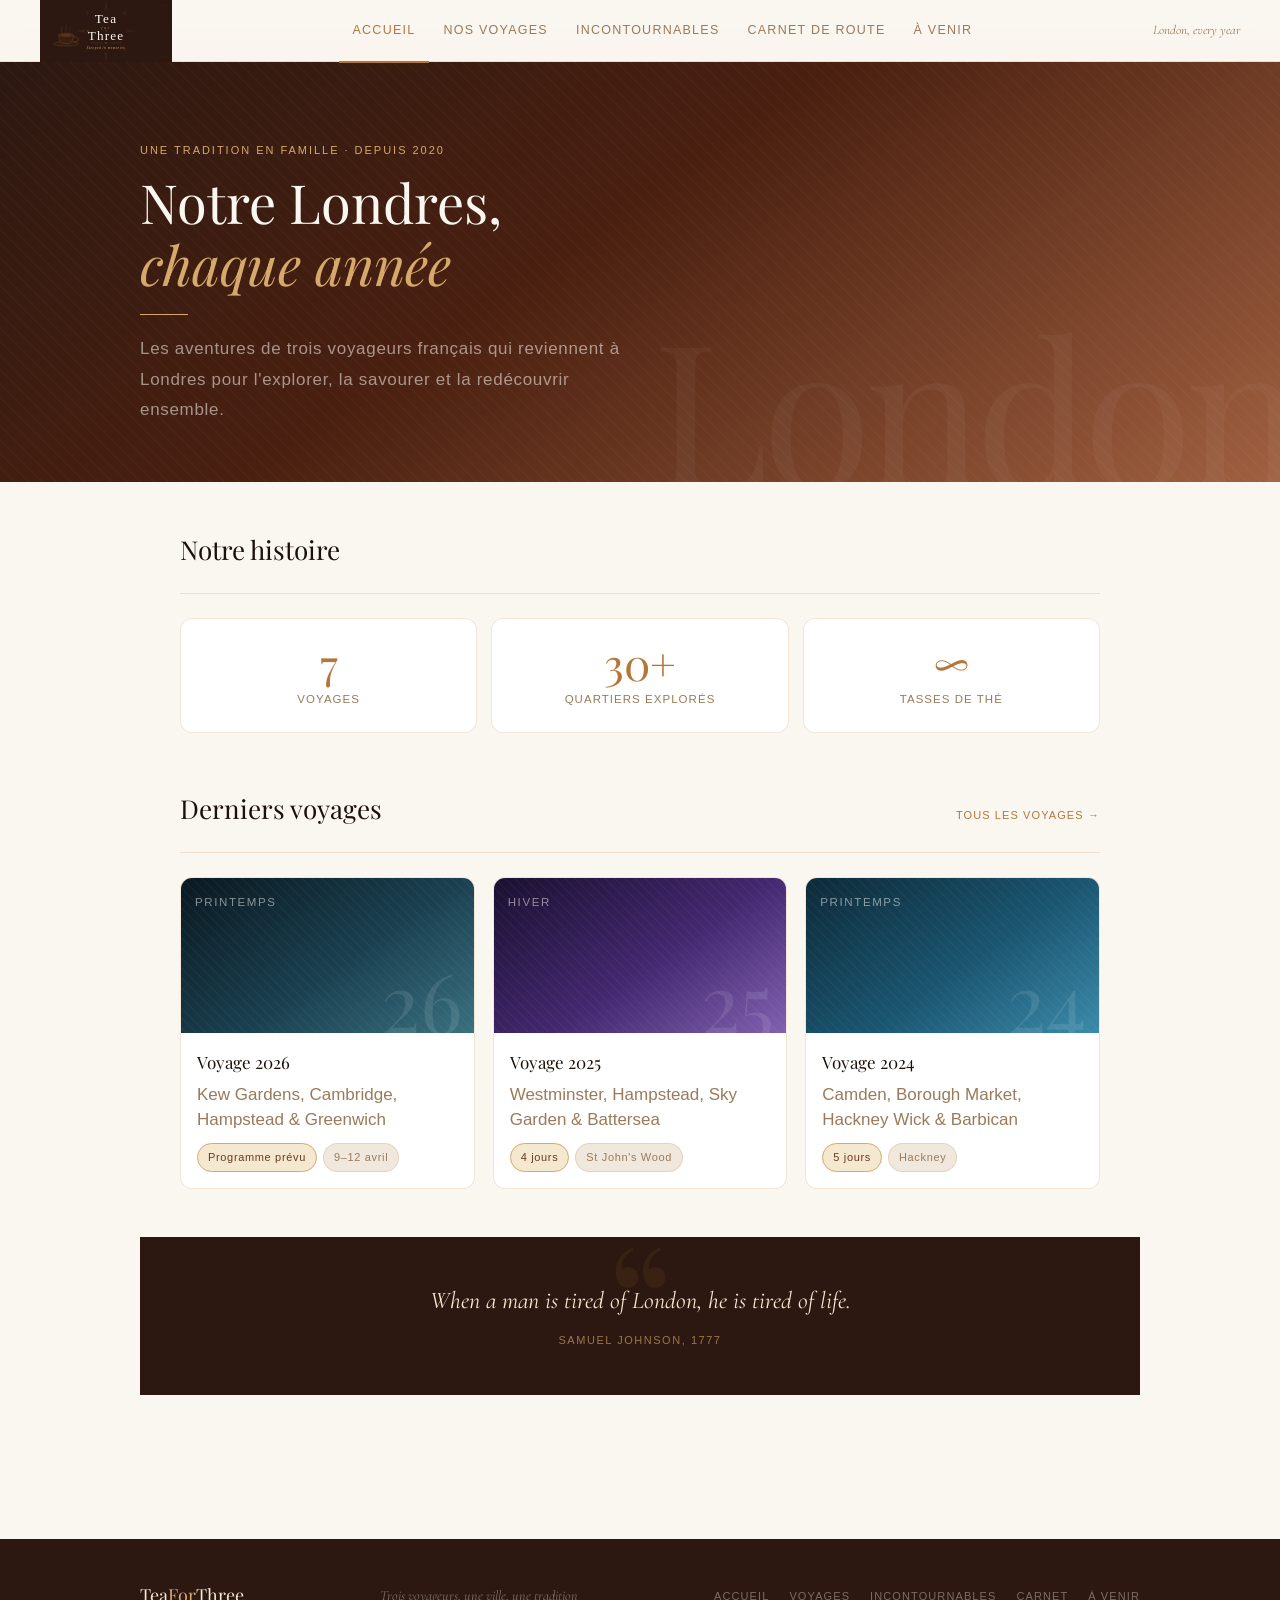
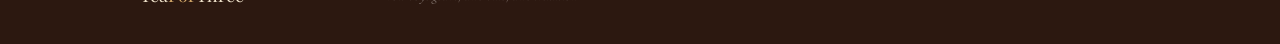
==== commit a0a8ed8d: "Add files via upload" ====
--- a/index.html
+++ b/index.html
@@ -44,7 +44,7 @@
 <body>
 
 <nav>
-  <a href="index.html" class="nav-logo"><img src="logo-teaforthree.svg" alt="TeaForThree" style="height:38px;width:auto;display:block;" /></a>
+  <a href="index.html" class="nav-logo"><img src="logo-teaforthree.svg" alt="TeaForThree" style="height:62px;width:auto;display:block;" /></a>
   <ul class="nav-links">
     <li><a href="index.html" class="active">Accueil</a></li>
     <li><a href="voyages.html">Nos voyages</a></li>
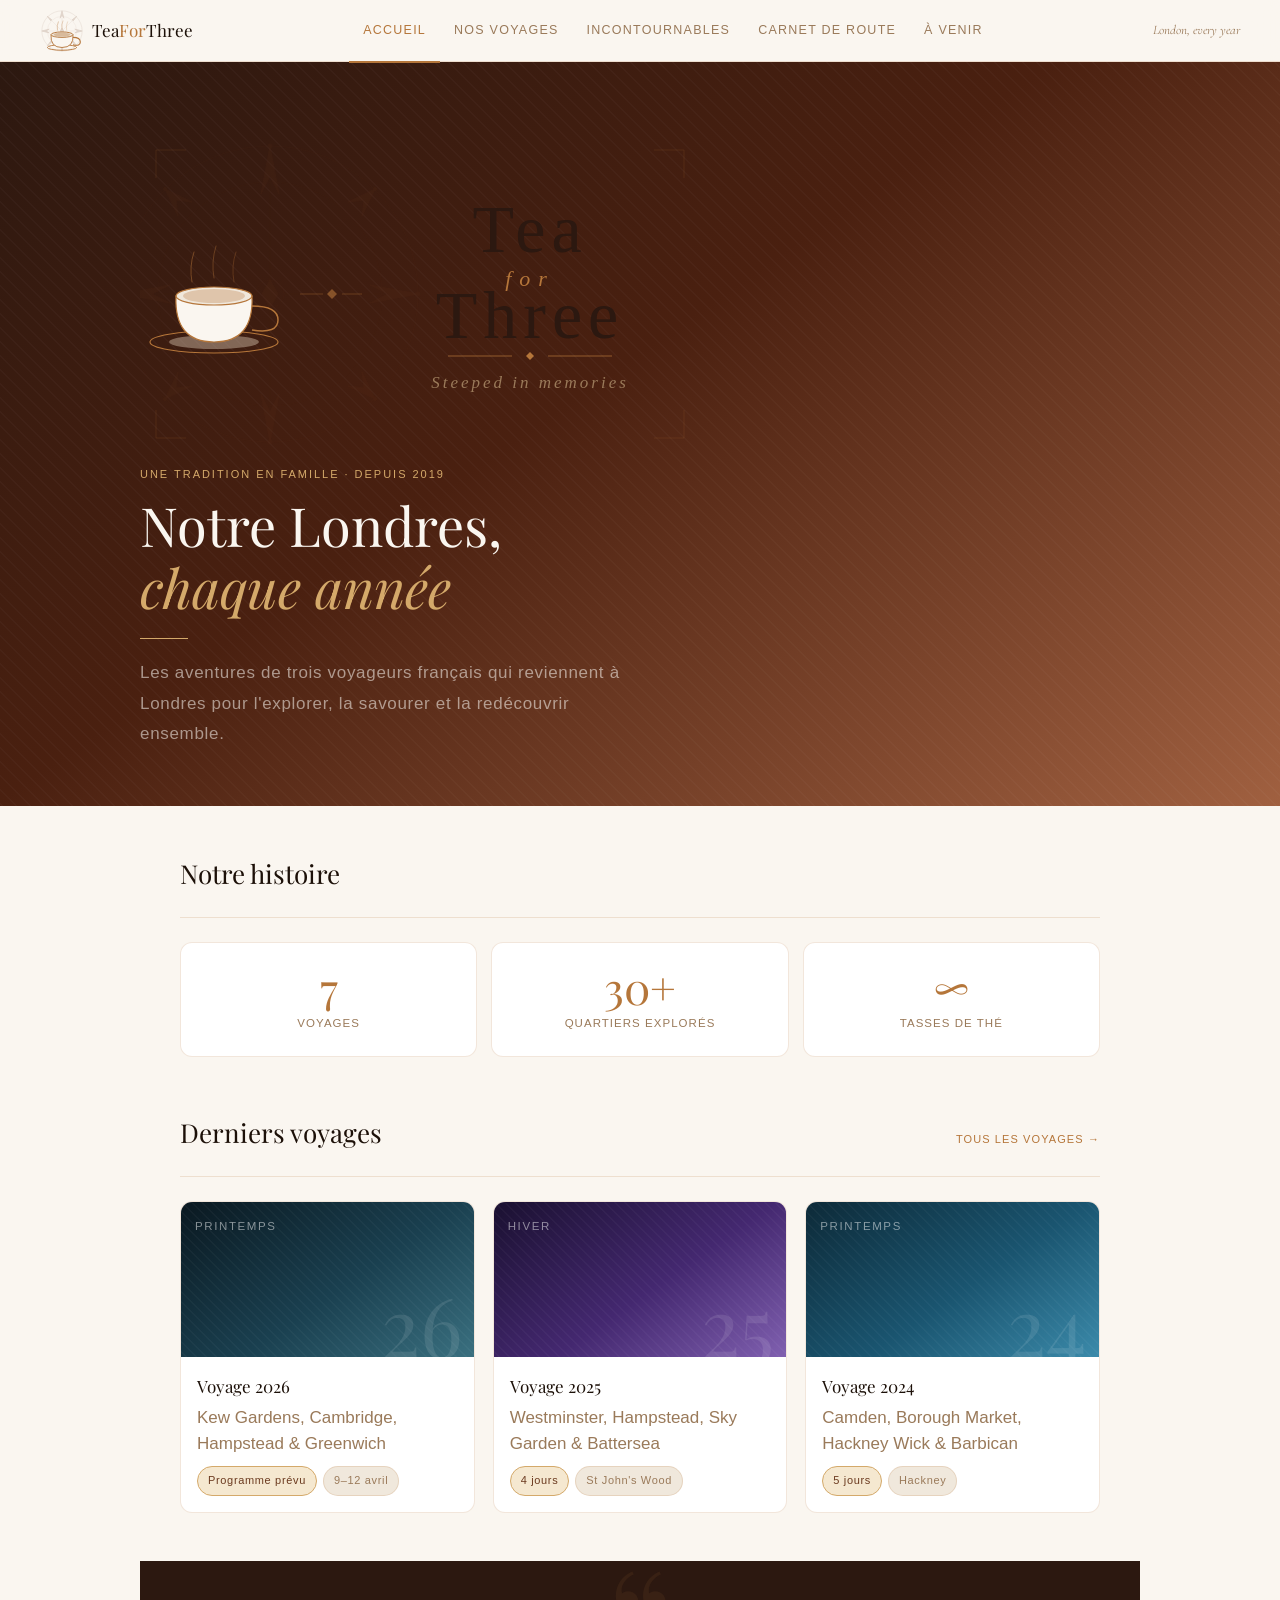
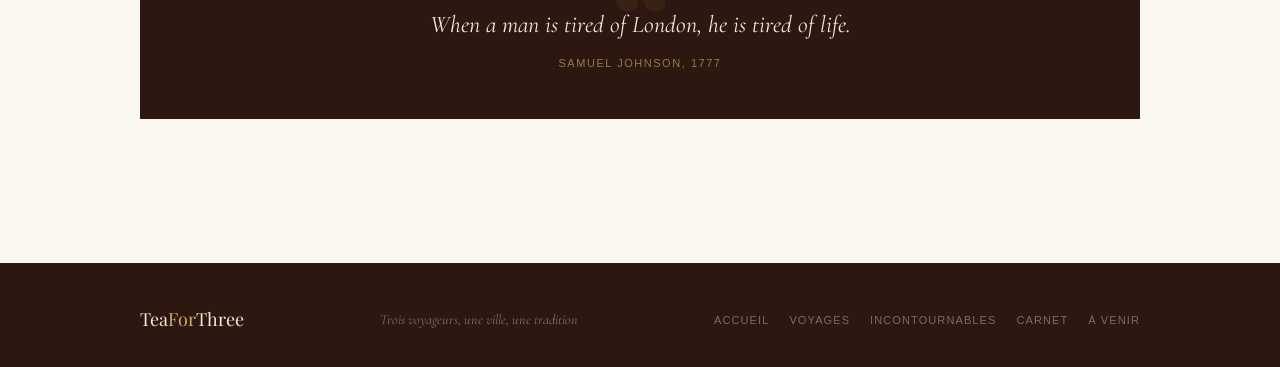
==== commit e6dfd27f: "Add files via upload" ====
--- a/index.html
+++ b/index.html
@@ -44,7 +44,7 @@
 <body>
 
 <nav>
-  <a href="index.html" class="nav-logo"><img src="logo-teaforthree.svg" alt="TeaForThree" style="height:62px;width:auto;display:block;" /></a>
+  <a href="index.html" class="nav-logo"><img src="logo-icon.svg" alt="TeaForThree" style="height:44px;width:auto;display:block;" /><span class="nav-logo-text">Tea<em>For</em>Three</span></a>
   <ul class="nav-links">
     <li><a href="index.html" class="active">Accueil</a></li>
     <li><a href="voyages.html">Nos voyages</a></li>
@@ -58,14 +58,18 @@
   </button>
 </nav>
 
-<div class="hero">
+<div class="hero hero-home">
   <div class="hero-pattern"></div>
-  <div class="hero-filigrane">London</div>
-  <div class="hero-content">
-    <div class="hero-tag">Une tradition en famille · Depuis 2020</div>
-    <h1>Notre Londres,<br><em>chaque année</em></h1>
-    <div class="divider"></div>
-    <p class="hero-sub">Les aventures de trois voyageurs français qui reviennent à Londres pour l'explorer, la savourer et la redécouvrir ensemble.</p>
+  <div class="hero-content hero-home-inner">
+    <div class="hero-logo-side">
+      <img src="logo-full.svg" alt="TeaForThree — Steeped in memories" class="hero-logo-full" />
+    </div>
+    <div class="hero-text-side">
+      <div class="hero-tag">Une tradition en famille · Depuis 2019</div>
+      <h1>Notre Londres,<br><em>chaque année</em></h1>
+      <div class="divider"></div>
+      <p class="hero-sub">Les aventures de trois voyageurs français qui reviennent à Londres pour l'explorer, la savourer et la redécouvrir ensemble.</p>
+    </div>
   </div>
 </div>
 
--- a/css/style.css
+++ b/css/style.css
@@ -47,8 +47,14 @@
   height: 62px;
 }
 .nav-logo {
-  text-decoration: none; flex-shrink: 0; display: flex; align-items: center;
-}
+  text-decoration: none; flex-shrink: 0; display: flex; align-items: center; gap: 8px;
+}
+.nav-logo-text {
+  font-family: 'Playfair Display', serif;
+  font-size: 17px; font-weight: 400;
+  color: var(--text-dark);
+}
+.nav-logo-text em { font-style: normal; color: var(--gold); }
 .nav-links { display: flex; gap: 0; list-style: none; }
 .nav-links a {
   display: block; padding: 0 14px;
@@ -251,6 +257,11 @@
 
   /* — hero — */
   .hero { padding: 1.75rem 1rem 1.75rem; min-height: 200px; }
+
+  .hero-home { min-height: auto; padding: 2rem 1rem; }
+  .hero-home-inner { flex-direction: column; gap: 1.5rem; align-items: flex-start; }
+  .hero-logo-full { width: 240px; }
+
   .hero-filigrane { font-size: 70px; right: 0; bottom: -0.5rem; }
   .hero h1 { font-size: 26px; margin-bottom: 8px; }
   .hero-tag { font-size: 9px; letter-spacing: 0.14em; margin-bottom: 8px; }
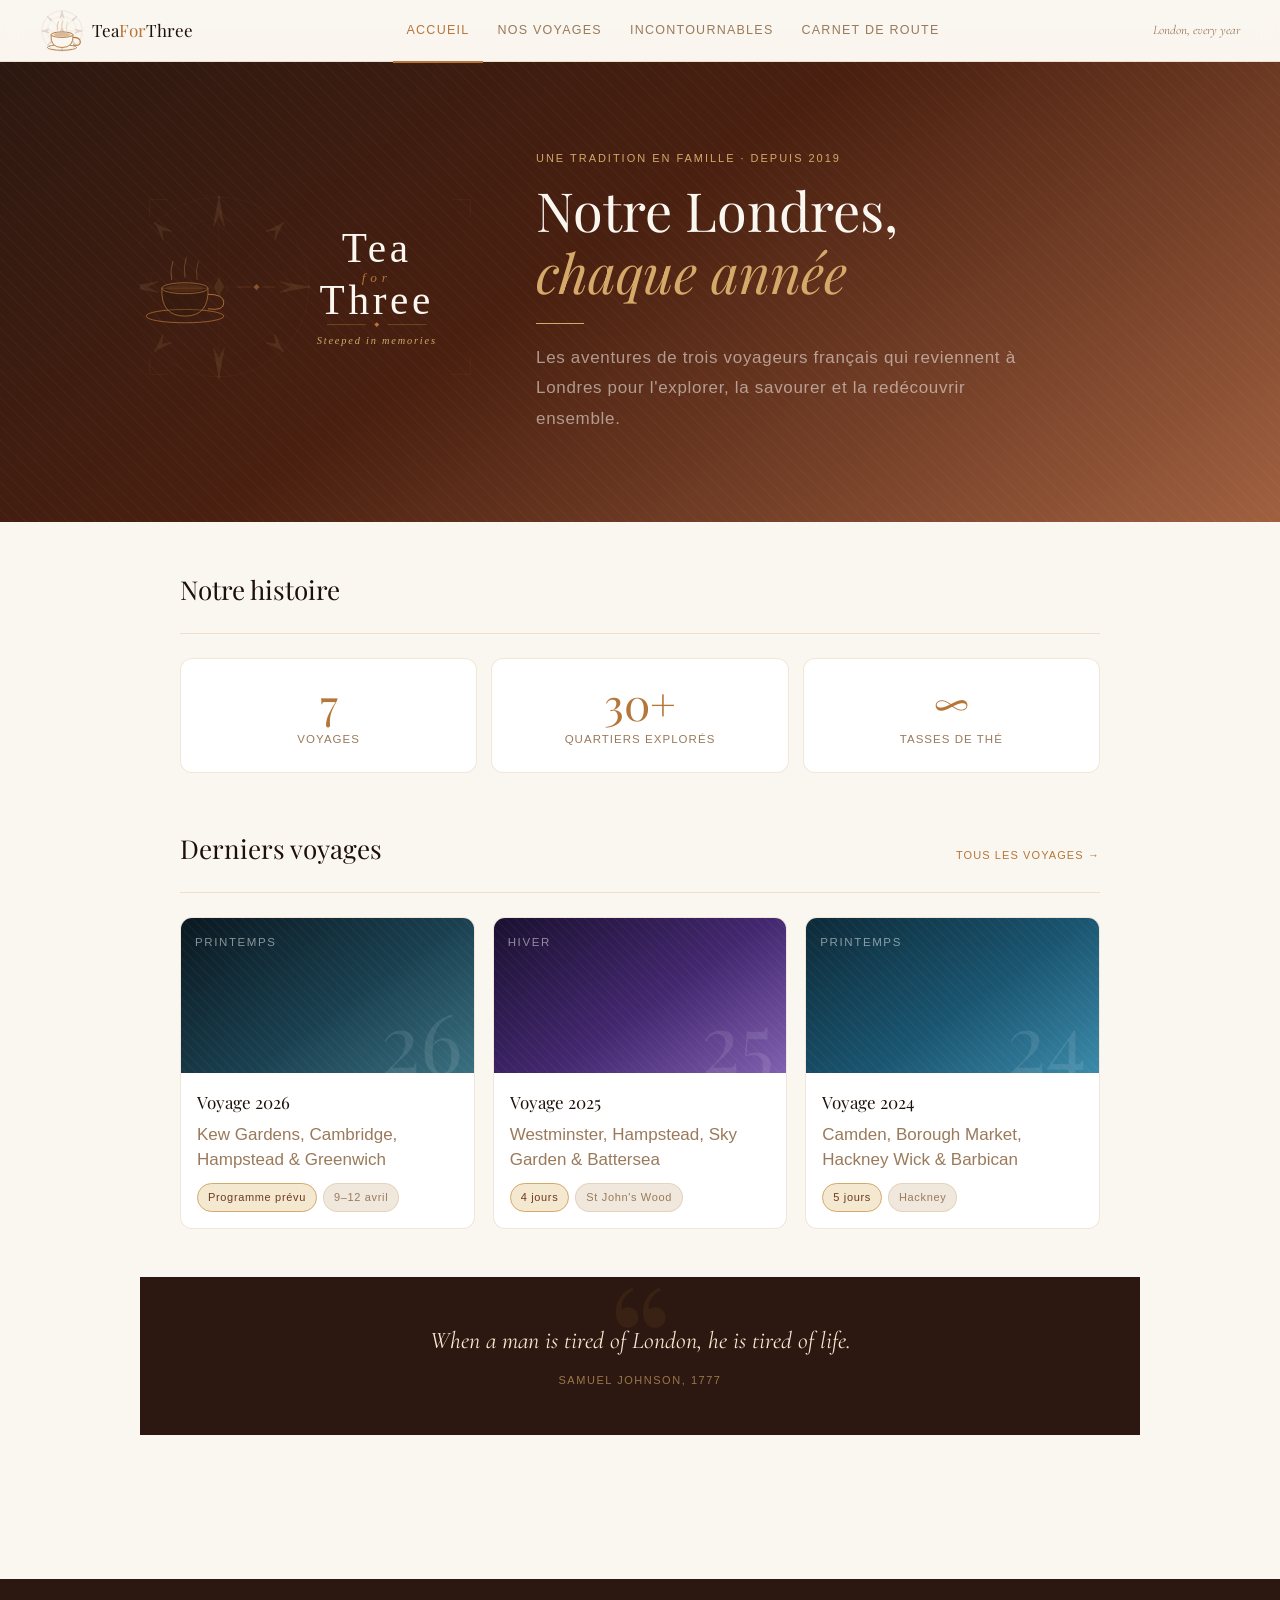
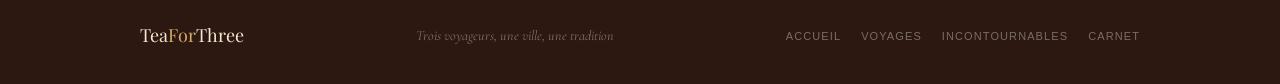
==== commit 7b0b1de9: "Add files via upload" ====
--- a/index.html
+++ b/index.html
@@ -50,7 +50,6 @@
     <li><a href="voyages.html">Nos voyages</a></li>
     <li><a href="incontournables.html">Incontournables</a></li>
     <li><a href="carnet.html">Carnet de route</a></li>
-    <li><a href="avenir.html">À venir</a></li>
   </ul>
   <span class="nav-tea">London, every year</span>
   <button class="nav-burger" id="burger" aria-label="Menu">
@@ -140,8 +139,7 @@
       <li><a href="voyages.html">Voyages</a></li>
       <li><a href="incontournables.html">Incontournables</a></li>
       <li><a href="carnet.html">Carnet</a></li>
-      <li><a href="avenir.html">À venir</a></li>
-    </ul>
+      </ul>
   </div>
 </footer>
 
--- a/css/style.css
+++ b/css/style.css
@@ -94,6 +94,7 @@
   pointer-events: none; user-select: none; letter-spacing: -0.04em;
 }
 .hero-content { position: relative; z-index: 1; max-width: 1000px; width: 100%; margin: 0 auto; }
+.hero-home-inner { display: flex !important; flex-direction: row !important; align-items: center !important; gap: 3.5rem; }
 .hero-tag { font-size: 11px; letter-spacing: 0.18em; text-transform: uppercase; color: var(--gold-light); margin-bottom: 10px; }
 .hero h1 {
   font-family: 'Playfair Display', serif;
@@ -142,6 +143,23 @@
 .btn.solid { background: var(--gold); color: var(--white); }
 .btn.solid:hover { background: var(--brown-mid); border-color: var(--brown-mid); }
 .divider { width: 48px; height: 1px; background: var(--gold-light); margin: 1.2rem 0; }
+
+/* ════════════════════════════════
+   HERO HOME
+   ════════════════════════════════ */
+.hero-home { min-height: 460px; align-items: center; padding: 3rem 2.5rem; }
+.hero-home-inner {
+  display: flex;
+  flex-direction: row;
+  align-items: center;
+  gap: 3.5rem;
+  max-width: 1000px;
+  width: 100%;
+  margin: 0 auto;
+}
+.hero-logo-side { flex: 0 0 auto; }
+.hero-logo-full { width: 340px; max-width: 100%; }
+.hero-text-side { flex: 1; }
 
 /* ════════════════════════════════
    QUOTE BAND
@@ -258,9 +276,10 @@
   /* — hero — */
   .hero { padding: 1.75rem 1rem 1.75rem; min-height: 200px; }
 
-  .hero-home { min-height: auto; padding: 2rem 1rem; }
-  .hero-home-inner { flex-direction: column; gap: 1.5rem; align-items: flex-start; }
-  .hero-logo-full { width: 240px; }
+  .hero-home { min-height: auto; padding: 2rem 1rem 2.5rem; }
+  .hero-home-inner { flex-direction: column !important; gap: 1.5rem; align-items: center !important; }
+  .hero-logo-full { width: 200px; }
+  .hero-text-side { text-align: left; width: 100%; }
 
   .hero-filigrane { font-size: 70px; right: 0; bottom: -0.5rem; }
   .hero h1 { font-size: 26px; margin-bottom: 8px; }
